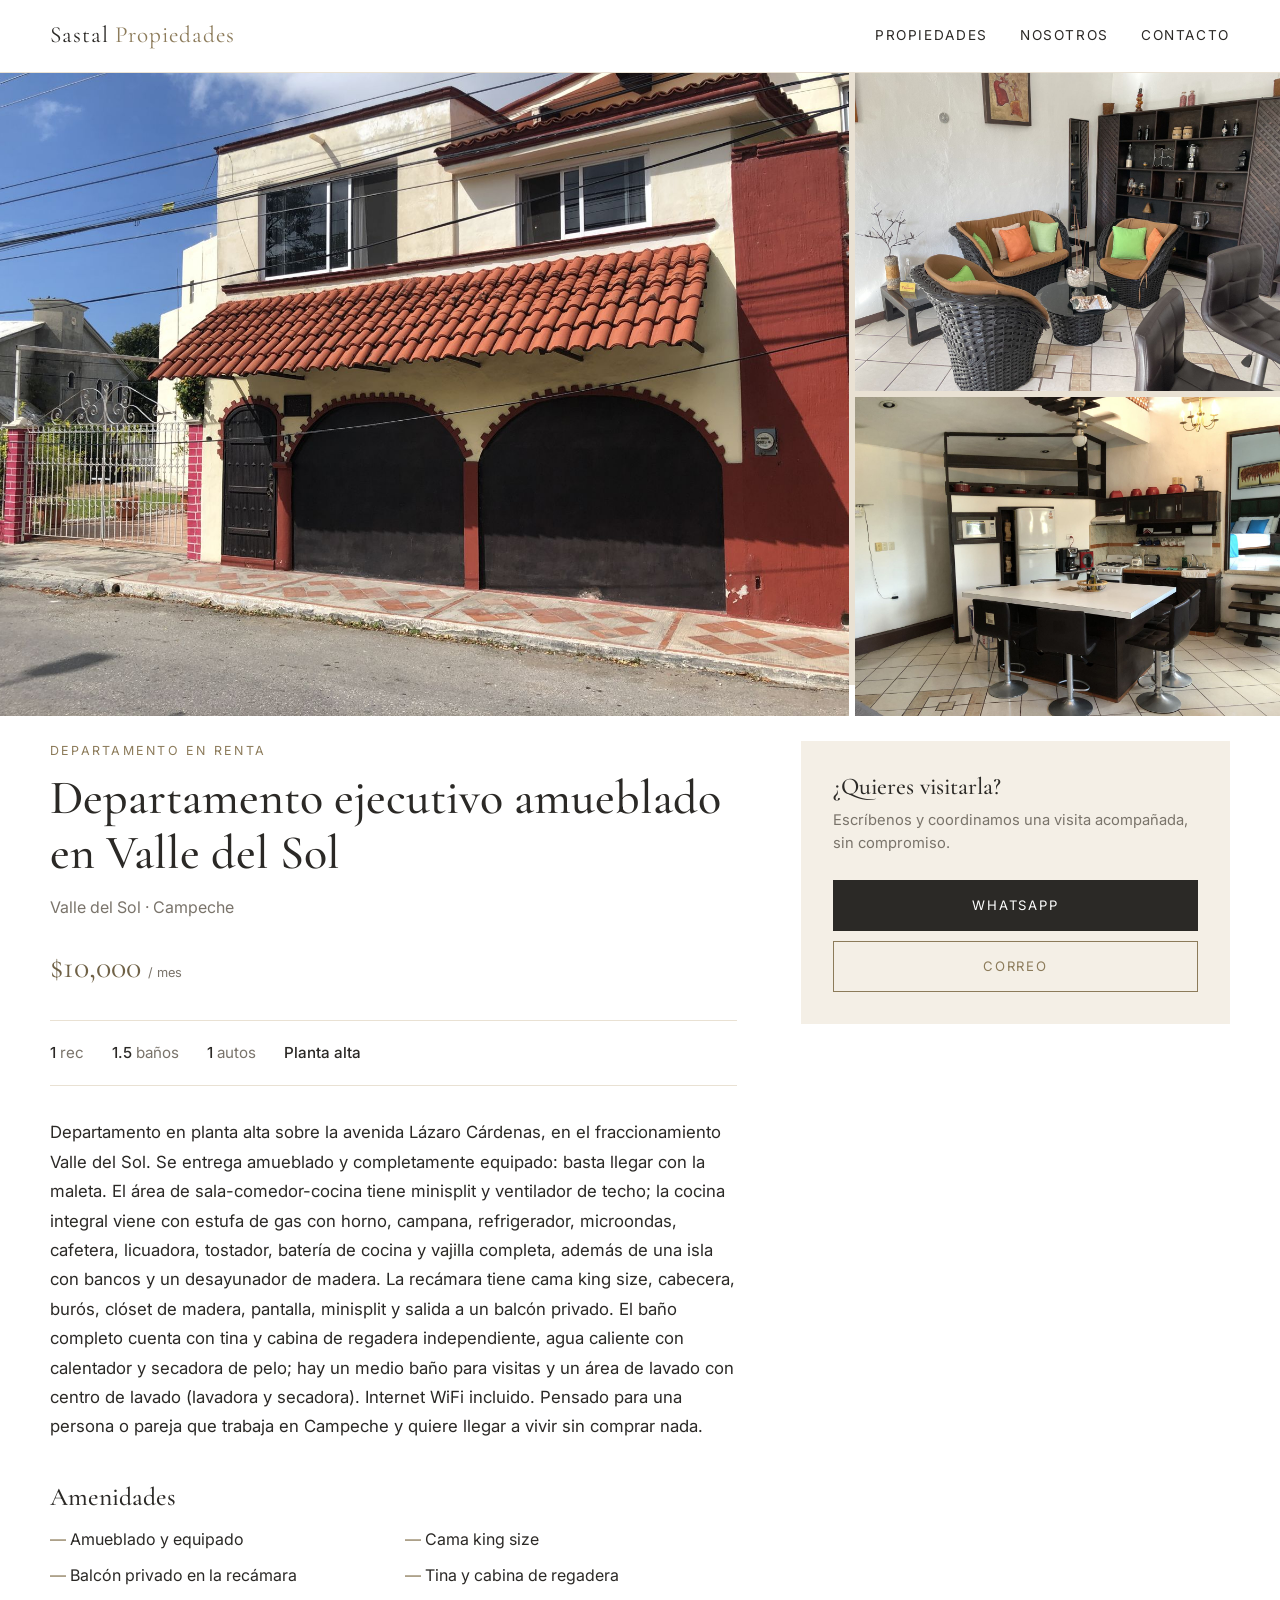
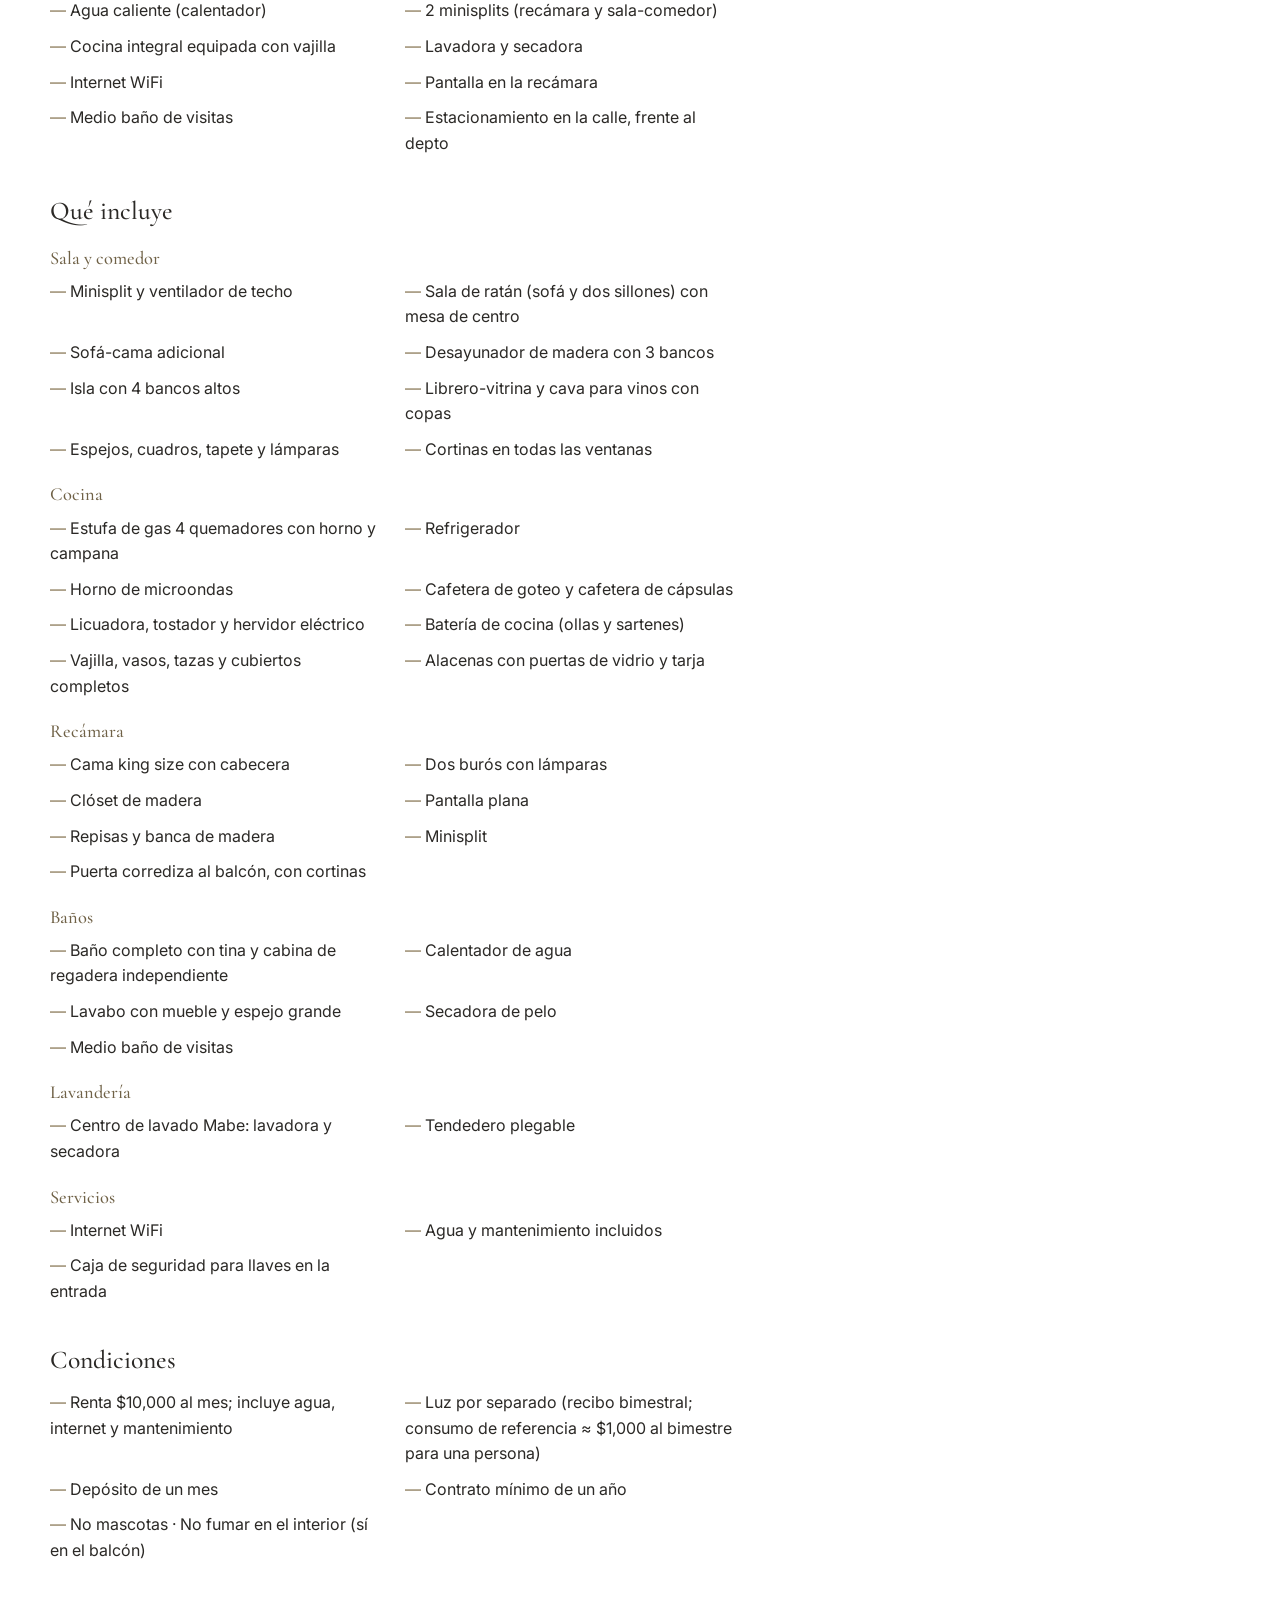
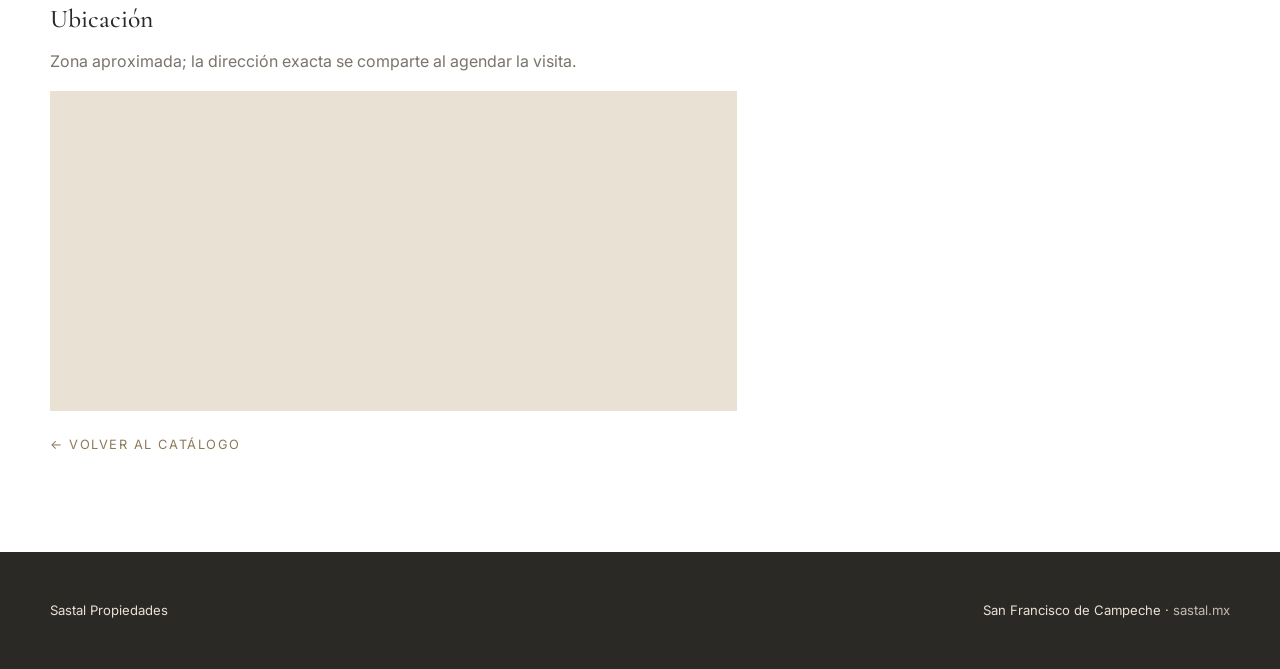
==== propiedad.html @ 64d3ae0e "Depto Valle del Sol: lista completa de equipamiento y descripción ampliada Co-Authored-By: Claude Fa" ====
<!doctype html>
<html lang="es">
<head>
  <meta charset="utf-8">
  <meta name="viewport" content="width=device-width, initial-scale=1">
  <title>Propiedad · Sastal Propiedades</title>
  <link rel="preconnect" href="https://fonts.googleapis.com">
  <link href="https://fonts.googleapis.com/css2?family=Cormorant+Garamond:ital,wght@0,400;0,500;1,400&family=Inter:wght@300;400;500&display=swap" rel="stylesheet">
  <link rel="stylesheet" href="https://cdnjs.cloudflare.com/ajax/libs/leaflet/1.9.4/leaflet.min.css">
  <link rel="stylesheet" href="css/estilo.css">
</head>
<body>

<header class="cabecera">
  <div class="contenedor">
    <a class="marca" href="index.html" data-marca>Sastal <span>Propiedades</span></a>
    <nav class="nav">
      <a href="index.html#propiedades">Propiedades</a>
      <a href="index.html#nosotros">Nosotros</a>
      <a href="index.html#contacto">Contacto</a>
    </nav>
  </div>
</header>

<div class="ficha-portada" id="galeria"></div>

<main class="contenedor ficha">
  <article>
    <header>
      <div class="ojo" id="ojo"></div>
      <h1 id="titulo"></h1>
      <div class="lugar" id="lugar"></div>
    </header>
    <div class="precio" id="precio"></div>
    <div class="datos" id="datos"></div>
    <p class="texto" id="texto"></p>
    <h2>Amenidades</h2>
    <ul class="amenidades" id="amenidades"></ul>
    <section id="bloque-equipamiento" hidden>
      <h2>Qué incluye</h2>
      <div id="equipamiento"></div>
    </section>
    <section id="bloque-condiciones" hidden>
      <h2>Condiciones</h2>
      <ul class="amenidades" id="condiciones"></ul>
    </section>
    <h2>Ubicación</h2>
    <p class="lugar">Zona aproximada; la dirección exacta se comparte al agendar la visita.</p>
    <div id="mapa"></div>
    <a class="volver" href="index.html#propiedades">← Volver al catálogo</a>
  </article>

  <aside class="lateral">
    <div class="caja">
      <h3>¿Quieres visitarla?</h3>
      <p>Escríbenos y coordinamos una visita acompañada, sin compromiso.</p>
      <a class="boton solido" id="whats" href="#" target="_blank" rel="noopener">WhatsApp</a>
      <a class="boton" id="correo" href="#">Correo</a>
    </div>
  </aside>
</main>

<footer class="pie">
  <div class="contenedor">
    <span data-marca>Sastal Propiedades</span>
    <span>San Francisco de Campeche · <a href="https://sastal.mx" target="_blank" rel="noopener">sastal.mx</a></span>
  </div>
</footer>

<div class="visor" id="visor">
  <button class="cerrar" aria-label="Cerrar">×</button>
  <button class="ant" aria-label="Anterior">‹</button>
  <img src="" alt="">
  <button class="sig" aria-label="Siguiente">›</button>
</div>

<script src="https://cdnjs.cloudflare.com/ajax/libs/leaflet/1.9.4/leaflet.min.js"></script>
<script src="js/app.js"></script>
</body>
</html>
---- css/estilo.css ----
/* Paleta neutra: blanco, huevo, manta. Serif para títulos, sans para texto. */
:root {
  --blanco: #ffffff;
  --huevo: #f4efe6;
  --manta: #e9e1d3;
  --manta-oscura: #d9cfbd;
  --carbon: #2b2926;
  --piedra: #7a746b;
  --bronce: #8c7b5a;
  --bronce-oscuro: #6f6146;
  --serif: "Cormorant Garamond", Georgia, "Times New Roman", serif;
  --sans: "Inter", system-ui, -apple-system, "Segoe UI", sans-serif;
  --ancho: 1180px;
}

* { box-sizing: border-box; }
html { scroll-behavior: smooth; }
body {
  margin: 0;
  font-family: var(--sans);
  font-size: 16px;
  line-height: 1.6;
  color: var(--carbon);
  background: var(--blanco);
  -webkit-font-smoothing: antialiased;
}
img { display: block; max-width: 100%; }
a { color: inherit; text-decoration: none; }
h1, h2, h3 { font-family: var(--serif); font-weight: 500; line-height: 1.15; margin: 0; }
h1 { font-size: clamp(2.4rem, 5vw, 4rem); }
h2 { font-size: clamp(1.8rem, 3vw, 2.6rem); }
h3 { font-size: 1.5rem; }
p { margin: 0 0 1em; }
.contenedor { width: min(var(--ancho), 100% - 48px); margin-inline: auto; }
.ojo { font-size: .78rem; letter-spacing: .18em; text-transform: uppercase; color: var(--bronce); }

/* Encabezado */
.cabecera {
  position: sticky; top: 0; z-index: 20;
  background: rgba(255,255,255,.92);
  backdrop-filter: blur(8px);
  border-bottom: 1px solid var(--manta);
}
.cabecera .contenedor { display: flex; align-items: center; justify-content: space-between; height: 72px; }
.marca { font-family: var(--serif); font-size: 1.45rem; letter-spacing: .04em; }
.marca span { color: var(--bronce); }
.nav { display: flex; gap: 32px; font-size: .85rem; letter-spacing: .12em; text-transform: uppercase; }
.nav a { padding: 6px 0; border-bottom: 1px solid transparent; transition: border-color .2s; }
.nav a:hover, .nav a.activo { border-color: var(--bronce); }

/* Portada */
.portada { position: relative; min-height: 78vh; display: grid; place-items: end start; color: var(--blanco); overflow: hidden; }
.portada img { position: absolute; inset: 0; width: 100%; height: 100%; object-fit: cover; }
.portada::after { content: ""; position: absolute; inset: 0; background: linear-gradient(to top, rgba(43,41,38,.75), rgba(43,41,38,.05) 60%); }
.portada .contenido { position: relative; z-index: 1; padding: 0 0 72px; max-width: 640px; }
.portada h1 { margin: 12px 0 18px; }
.portada p { font-size: 1.1rem; opacity: .9; max-width: 480px; }
.portada .ojo { color: var(--manta); }

/* Botones */
.boton {
  display: inline-block; padding: 14px 28px;
  font-size: .82rem; letter-spacing: .14em; text-transform: uppercase;
  border: 1px solid var(--bronce); color: var(--bronce); background: transparent;
  transition: background .2s, color .2s; cursor: pointer;
}
.boton:hover { background: var(--bronce); color: var(--blanco); }
.boton.solido { background: var(--carbon); border-color: var(--carbon); color: var(--blanco); }
.boton.solido:hover { background: var(--bronce-oscuro); border-color: var(--bronce-oscuro); }
.boton.claro { border-color: var(--blanco); color: var(--blanco); }
.boton.claro:hover { background: var(--blanco); color: var(--carbon); }

/* Secciones */
.seccion { padding: 96px 0; }
.seccion.huevo { background: var(--huevo); }
.seccion-cabeza { display: flex; align-items: end; justify-content: space-between; gap: 24px; margin-bottom: 48px; flex-wrap: wrap; }
.seccion-cabeza p { color: var(--piedra); max-width: 520px; margin: 8px 0 0; }

/* Filtros */
.filtros { display: flex; gap: 8px; flex-wrap: wrap; }
.filtros button {
  font: inherit; font-size: .8rem; letter-spacing: .1em; text-transform: uppercase;
  padding: 10px 18px; border: 1px solid var(--manta-oscura); background: transparent; color: var(--piedra); cursor: pointer;
  transition: all .2s;
}
.filtros button:hover { border-color: var(--bronce); color: var(--bronce); }
.filtros button.activo { background: var(--carbon); border-color: var(--carbon); color: var(--blanco); }

/* Tarjetas */
.rejilla { display: grid; grid-template-columns: repeat(auto-fill, minmax(320px, 1fr)); gap: 40px 32px; }
.tarjeta { display: block; background: var(--blanco); }
.tarjeta .foto { aspect-ratio: 4 / 3; overflow: hidden; background: var(--manta); position: relative; }
.tarjeta .foto img { width: 100%; height: 100%; object-fit: cover; transition: transform .6s ease; }
.tarjeta:hover .foto img { transform: scale(1.04); }
.etiqueta {
  position: absolute; top: 14px; left: 14px;
  padding: 5px 12px; font-size: .68rem; letter-spacing: .16em; text-transform: uppercase;
  background: rgba(255,255,255,.92); color: var(--carbon);
}
.tarjeta .cuerpo { padding: 20px 4px 0; }
.tarjeta .lugar { font-size: .78rem; letter-spacing: .12em; text-transform: uppercase; color: var(--piedra); margin-bottom: 6px; }
.tarjeta h3 { margin-bottom: 10px; }
.tarjeta .precio { font-family: var(--serif); font-size: 1.4rem; color: var(--bronce-oscuro); }
.tarjeta .precio small { font-family: var(--sans); font-size: .75rem; color: var(--piedra); letter-spacing: .06em; }
.datos { display: flex; gap: 18px; flex-wrap: wrap; font-size: .82rem; color: var(--piedra); margin-top: 12px; padding-top: 12px; border-top: 1px solid var(--manta); }
.datos b { color: var(--carbon); font-weight: 500; }
.vacio { color: var(--piedra); padding: 40px 0; text-align: center; grid-column: 1 / -1; }

/* Sobre / contacto */
.dos-columnas { display: grid; grid-template-columns: 1fr 1fr; gap: 64px; align-items: center; }
.dos-columnas img { aspect-ratio: 4 / 5; object-fit: cover; width: 100%; }
.contacto { text-align: center; }
.contacto h2 { margin: 12px 0 16px; }
.contacto p { color: var(--piedra); max-width: 520px; margin-inline: auto; }
.contacto .acciones { display: flex; gap: 14px; justify-content: center; flex-wrap: wrap; margin-top: 28px; }

/* Pie */
.pie { background: var(--carbon); color: var(--manta); padding: 48px 0; font-size: .82rem; }
.pie .contenedor { display: flex; justify-content: space-between; flex-wrap: wrap; gap: 16px; }
.pie a { color: var(--manta); opacity: .8; }
.pie a:hover { opacity: 1; }

/* Ficha de propiedad */
.ficha-portada { display: grid; grid-template-columns: 2fr 1fr; grid-template-rows: 1fr 1fr; gap: 6px; height: 68vh; min-height: 420px; background: var(--manta); }
.ficha-portada img { width: 100%; height: 100%; object-fit: cover; cursor: pointer; }
.ficha-portada img:first-child { grid-row: 1 / 3; }
.ficha { display: grid; grid-template-columns: 1.6fr 1fr; gap: 64px; padding: 56px 0 96px; }
.ficha header h1 { font-size: clamp(2rem, 4vw, 3rem); margin: 10px 0 14px; }
.ficha .lugar { color: var(--piedra); }
.ficha .precio { font-family: var(--serif); font-size: 2rem; color: var(--bronce-oscuro); margin: 20px 0 28px; }
.ficha .precio small { font-family: var(--sans); font-size: .8rem; color: var(--piedra); }
.ficha .datos { font-size: .95rem; gap: 28px; border-top: 1px solid var(--manta); border-bottom: 1px solid var(--manta); padding: 20px 0; margin: 0 0 32px; }
.ficha .texto { font-size: 1.05rem; line-height: 1.75; }
.ficha h2 { font-size: 1.6rem; margin: 40px 0 16px; }
.amenidades { list-style: none; padding: 0; margin: 0; display: grid; grid-template-columns: 1fr 1fr; gap: 10px 24px; }
#equipamiento h3 { font-size: 1.15rem; color: var(--bronce-oscuro); margin: 22px 0 10px; }
.amenidades li::before { content: "— "; color: var(--bronce); }
.lateral { position: sticky; top: 96px; align-self: start; }
.caja { background: var(--huevo); padding: 32px; }
.caja h3 { margin-bottom: 8px; }
.caja p { color: var(--piedra); font-size: .92rem; }
.caja .boton { width: 100%; text-align: center; margin-top: 10px; }
#mapa { height: 320px; margin-top: 16px; background: var(--manta); }
.volver { display: inline-block; margin: 24px 0 0; font-size: .8rem; letter-spacing: .12em; text-transform: uppercase; color: var(--bronce); }

/* Visor de fotos */
.visor { position: fixed; inset: 0; background: rgba(43,41,38,.96); display: none; place-items: center; z-index: 50; }
.visor.abierto { display: grid; }
.visor img { max-width: 92vw; max-height: 88vh; object-fit: contain; }
.visor button { position: absolute; background: none; border: none; color: var(--blanco); font-size: 2.4rem; cursor: pointer; padding: 16px; }
.visor .cerrar { top: 8px; right: 16px; }
.visor .ant { left: 8px; top: 50%; transform: translateY(-50%); }
.visor .sig { right: 8px; top: 50%; transform: translateY(-50%); }

/* Móvil */
@media (max-width: 820px) {
  .contenedor { width: min(var(--ancho), 100% - 32px); }
  .nav { gap: 18px; font-size: .75rem; }
  .seccion { padding: 64px 0; }
  .dos-columnas, .ficha { grid-template-columns: 1fr; gap: 40px; }
  .ficha-portada { grid-template-columns: 1fr; grid-template-rows: auto; height: auto; }
  .ficha-portada img { aspect-ratio: 4 / 3; }
  .ficha-portada img:not(:first-child) { display: none; }
  .ficha-portada img:first-child { grid-row: auto; }
  .lateral { position: static; }
  .portada { min-height: 70vh; }
}
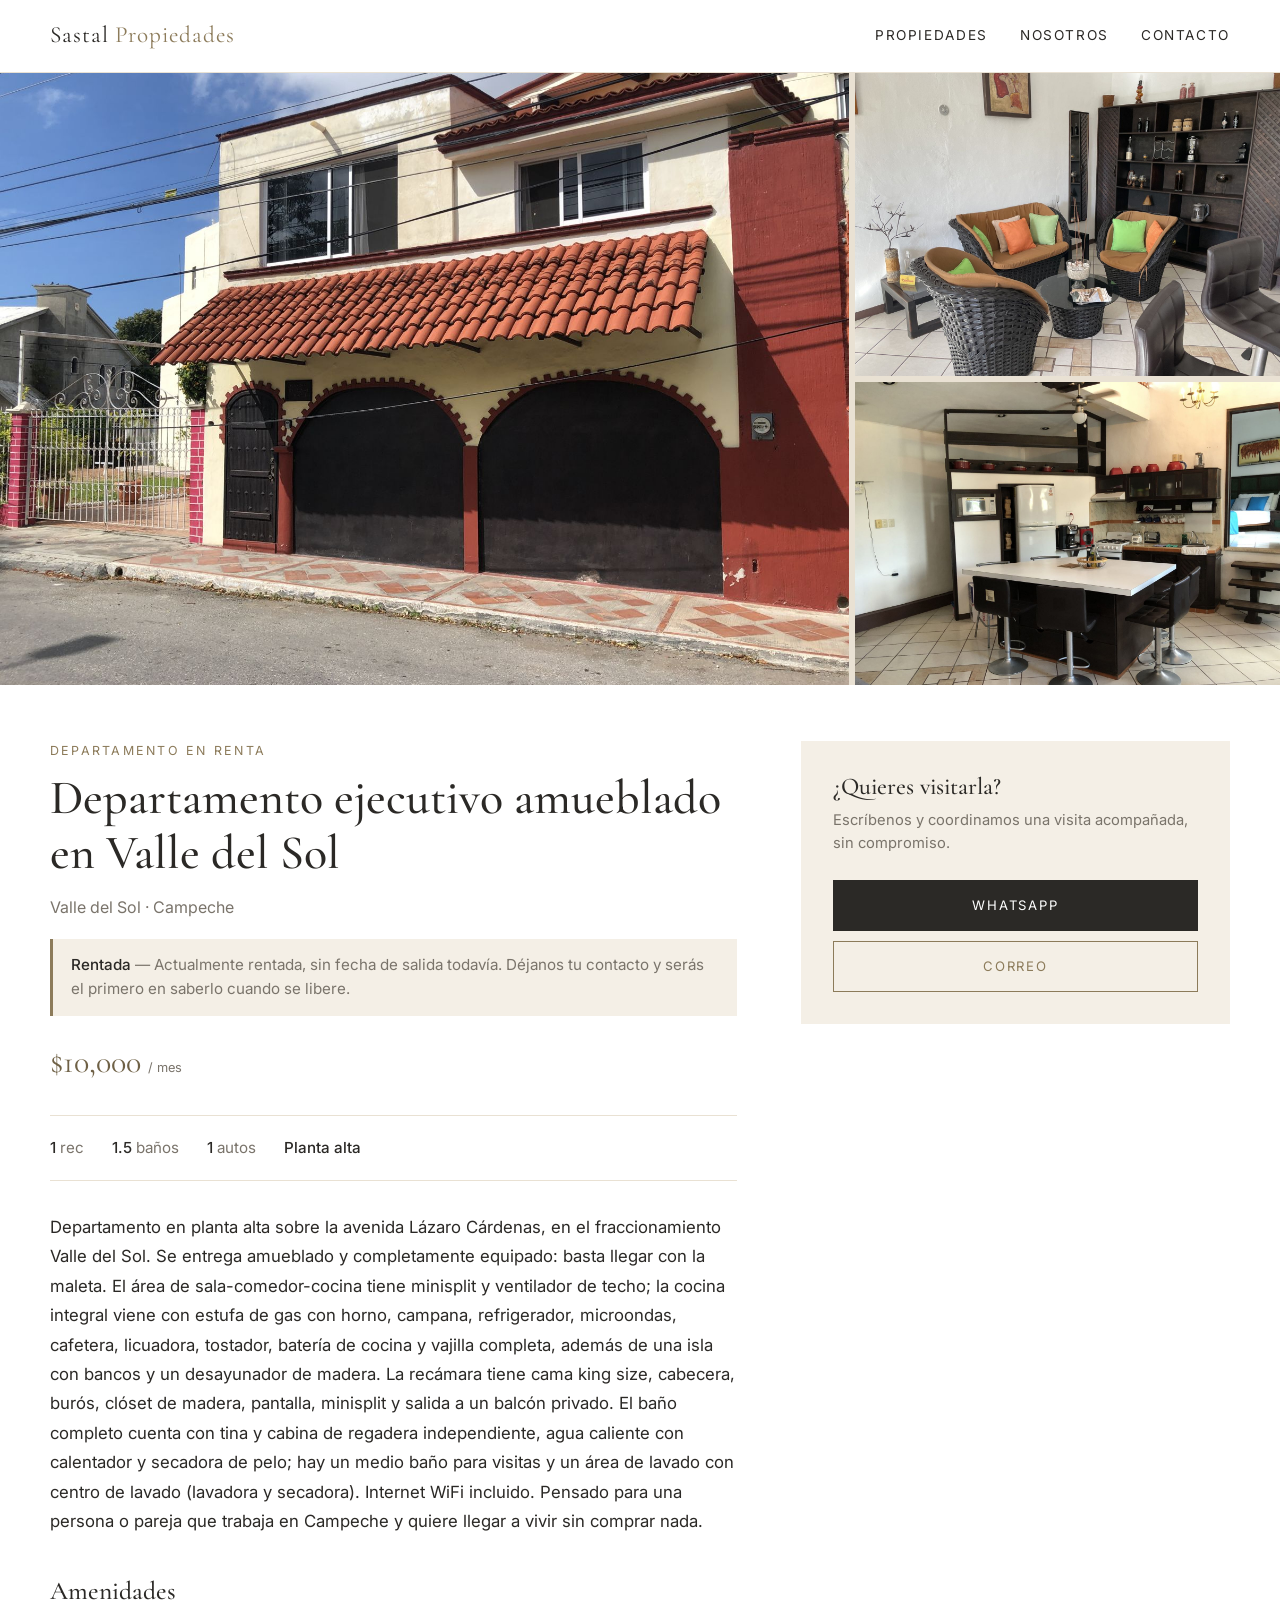
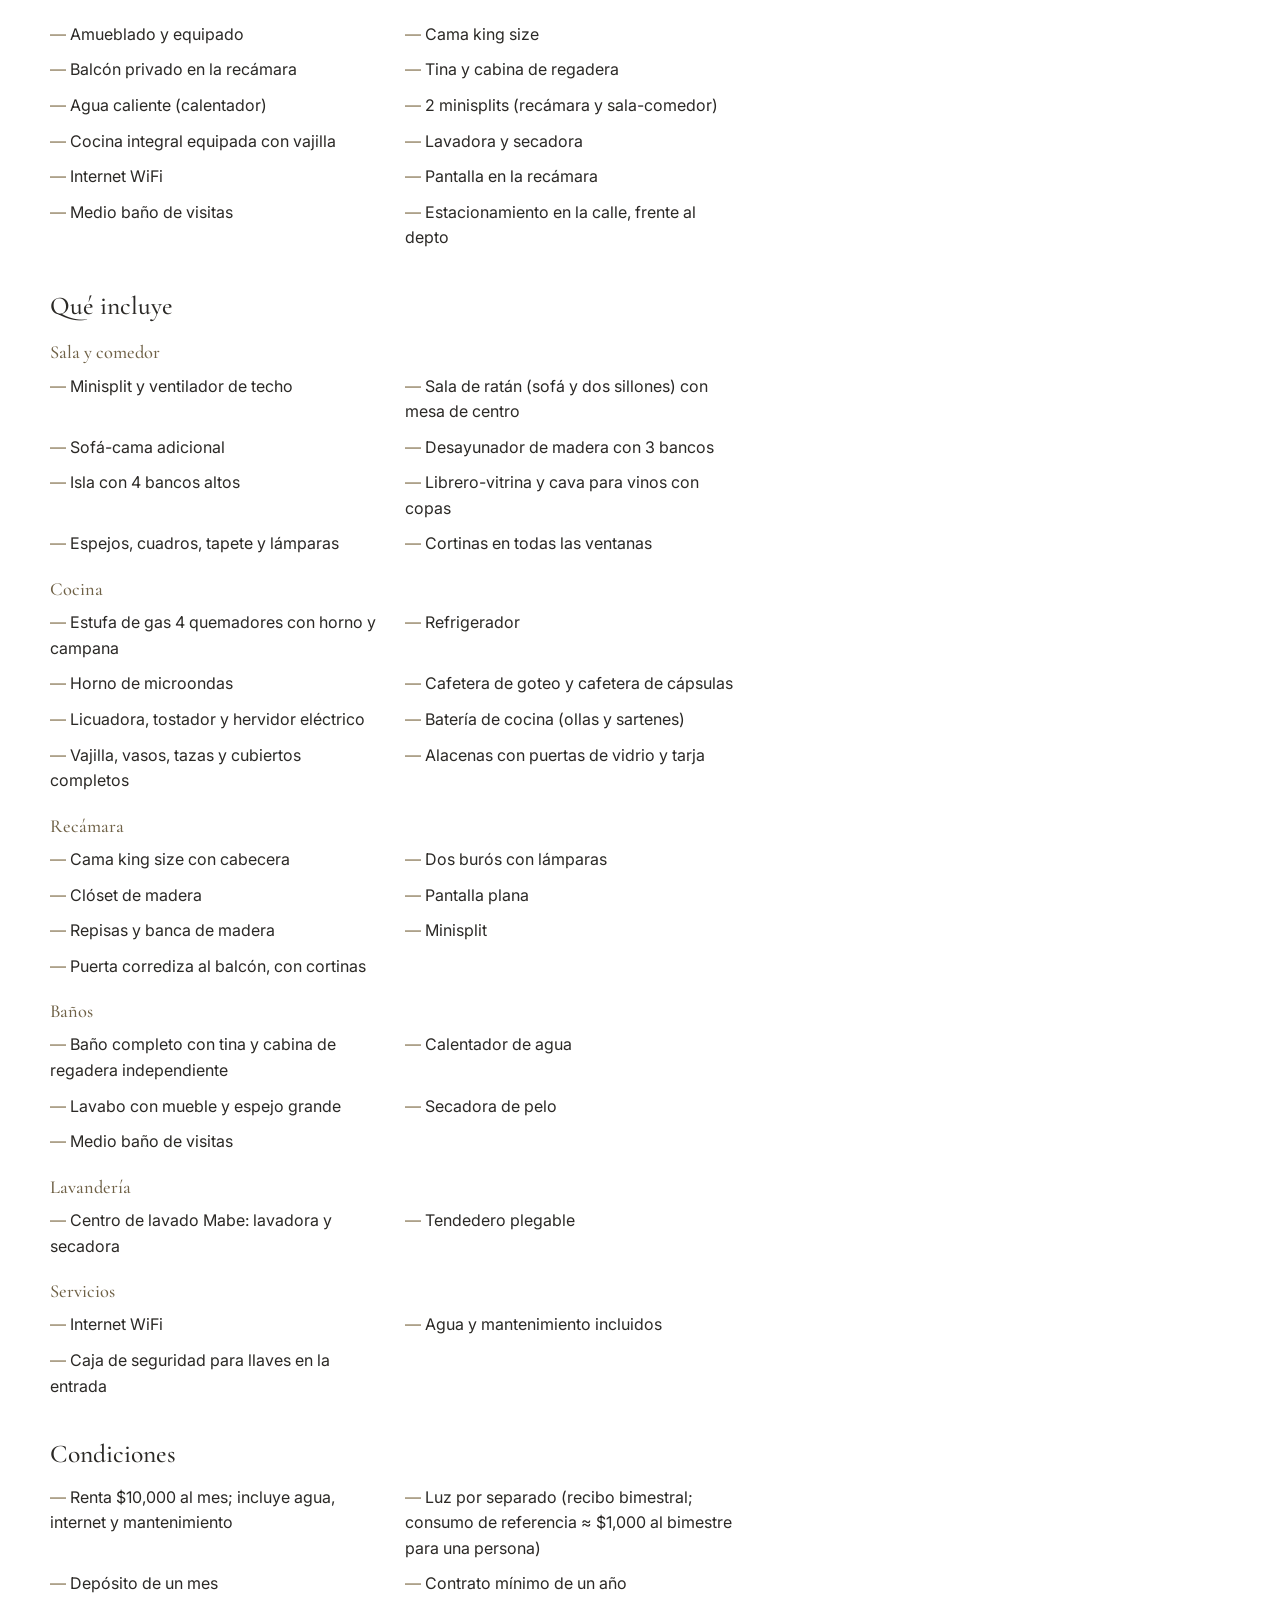
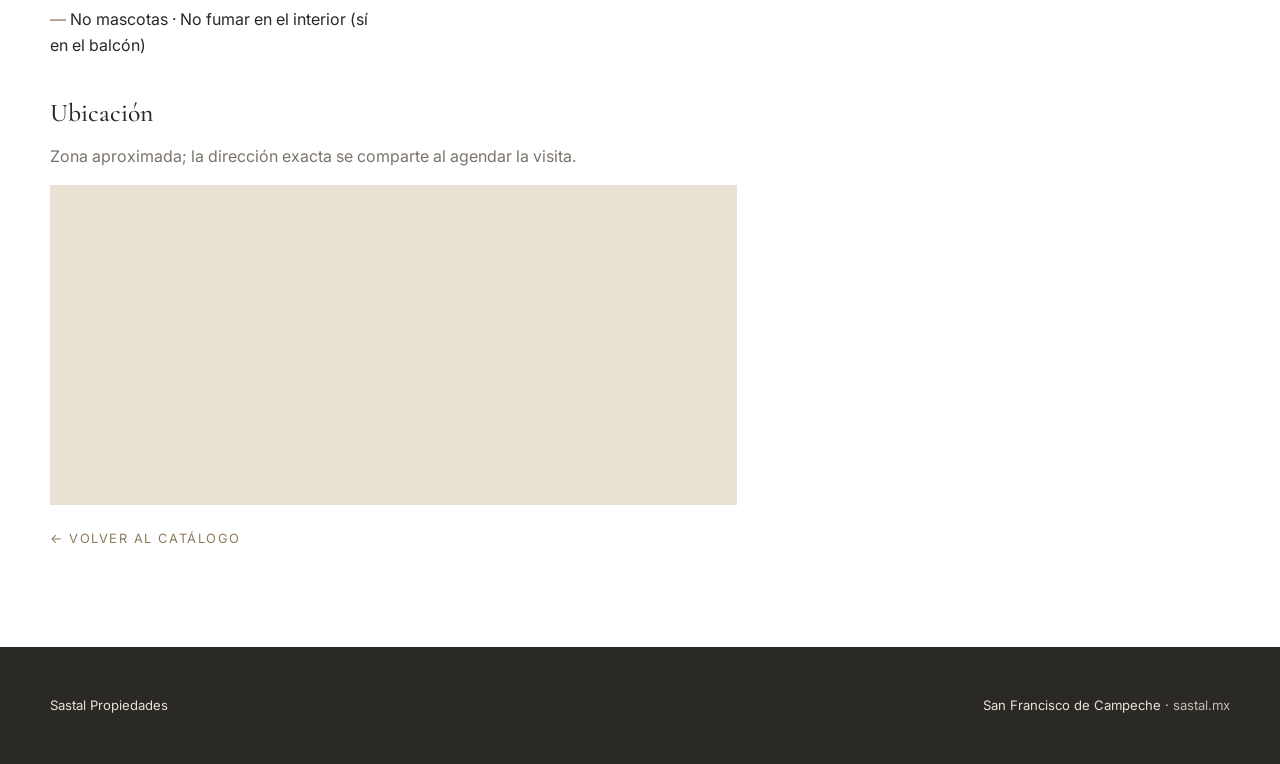
==== commit af834b03: "Estado de propiedad (rentada / se libera / próximamente) y bitácora de avances; Valle del Sol marcad" ====
--- a/propiedad.html
+++ b/propiedad.html
@@ -31,6 +31,7 @@
       <h1 id="titulo"></h1>
       <div class="lugar" id="lugar"></div>
     </header>
+    <p class="estado" id="estado" hidden></p>
     <div class="precio" id="precio"></div>
     <div class="datos" id="datos"></div>
     <p class="texto" id="texto"></p>
@@ -43,6 +44,10 @@
     <section id="bloque-condiciones" hidden>
       <h2>Condiciones</h2>
       <ul class="amenidades" id="condiciones"></ul>
+    </section>
+    <section id="bloque-bitacora" hidden>
+      <h2>Avances</h2>
+      <div id="bitacora"></div>
     </section>
     <h2>Ubicación</h2>
     <p class="lugar">Zona aproximada; la dirección exacta se comparte al agendar la visita.</p>
--- a/css/estilo.css
+++ b/css/estilo.css
@@ -97,7 +97,16 @@
   padding: 5px 12px; font-size: .68rem; letter-spacing: .16em; text-transform: uppercase;
   background: rgba(255,255,255,.92); color: var(--carbon);
 }
+.etiqueta.estado { left: auto; right: 14px; background: var(--carbon); color: var(--manta); }
 .tarjeta .cuerpo { padding: 20px 4px 0; }
+/* Banda de estado en la ficha (rentada / se libera / próximamente) */
+.estado { background: var(--huevo); border-left: 3px solid var(--bronce); padding: 14px 18px; margin: 18px 0 0; font-size: .95rem; color: var(--piedra); }
+.estado strong { color: var(--carbon); font-weight: 500; }
+/* Bitácora de avances (mantenimiento, fotos nuevas) */
+.avance { border-top: 1px solid var(--manta); padding: 18px 0; }
+.avance p { margin: 6px 0 12px; }
+.avance-fotos { display: grid; grid-template-columns: repeat(auto-fill, minmax(160px, 1fr)); gap: 8px; }
+.avance-fotos img { aspect-ratio: 4 / 3; object-fit: cover; width: 100%; }
 .tarjeta .lugar { font-size: .78rem; letter-spacing: .12em; text-transform: uppercase; color: var(--piedra); margin-bottom: 6px; }
 .tarjeta h3 { margin-bottom: 10px; }
 .tarjeta .precio { font-family: var(--serif); font-size: 1.4rem; color: var(--bronce-oscuro); }
@@ -121,8 +130,9 @@
 .pie a:hover { opacity: 1; }
 
 /* Ficha de propiedad */
-.ficha-portada { display: grid; grid-template-columns: 2fr 1fr; grid-template-rows: 1fr 1fr; gap: 6px; height: 68vh; min-height: 420px; background: var(--manta); }
-.ficha-portada img { width: 100%; height: 100%; object-fit: cover; cursor: pointer; }
+/* min-height/min-width 0: sin eso las fotos no se encogen al tamaño de la celda y se encimaban al título. */
+.ficha-portada { display: grid; grid-template-columns: 2fr 1fr; grid-template-rows: 1fr 1fr; gap: 6px; height: 68vh; min-height: 420px; max-height: 720px; background: var(--manta); overflow: hidden; }
+.ficha-portada img { width: 100%; height: 100%; min-height: 0; min-width: 0; object-fit: cover; cursor: pointer; }
 .ficha-portada img:first-child { grid-row: 1 / 3; }
 .ficha { display: grid; grid-template-columns: 1.6fr 1fr; gap: 64px; padding: 56px 0 96px; }
 .ficha header h1 { font-size: clamp(2rem, 4vw, 3rem); margin: 10px 0 14px; }
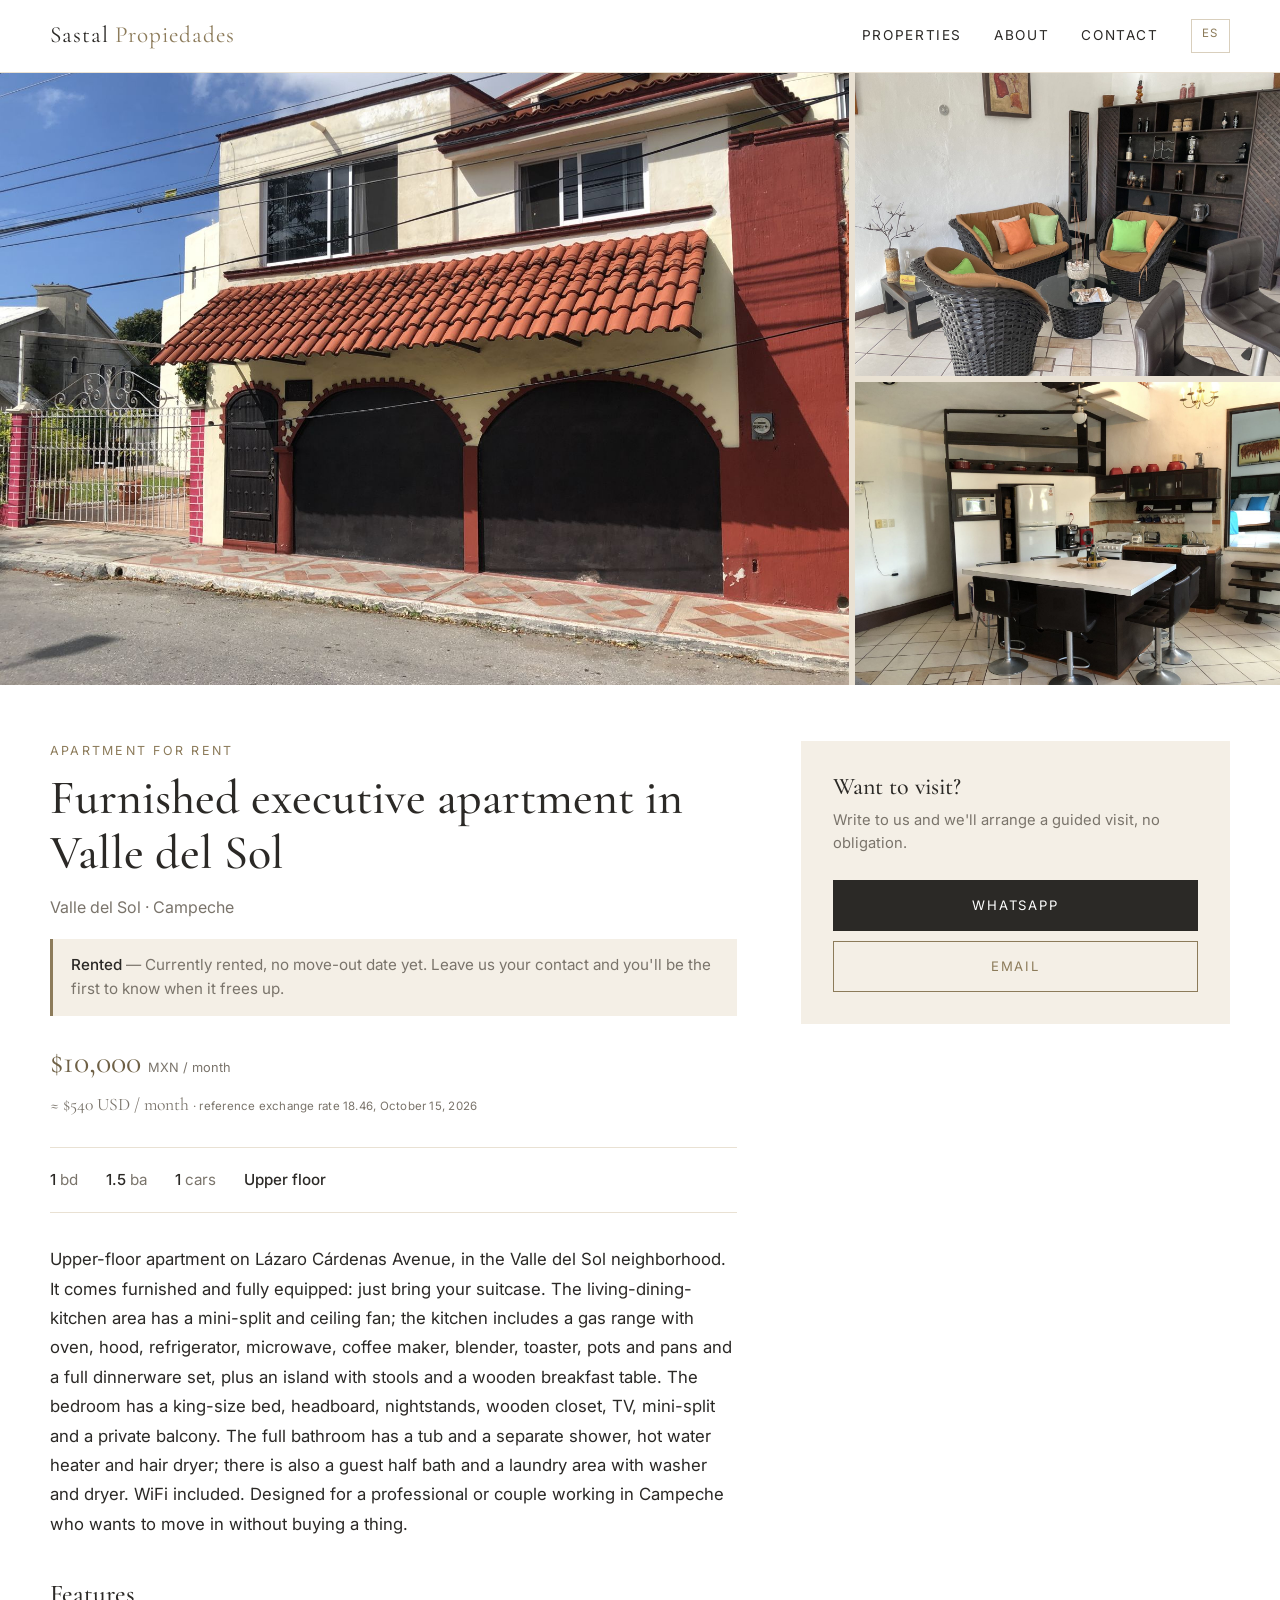
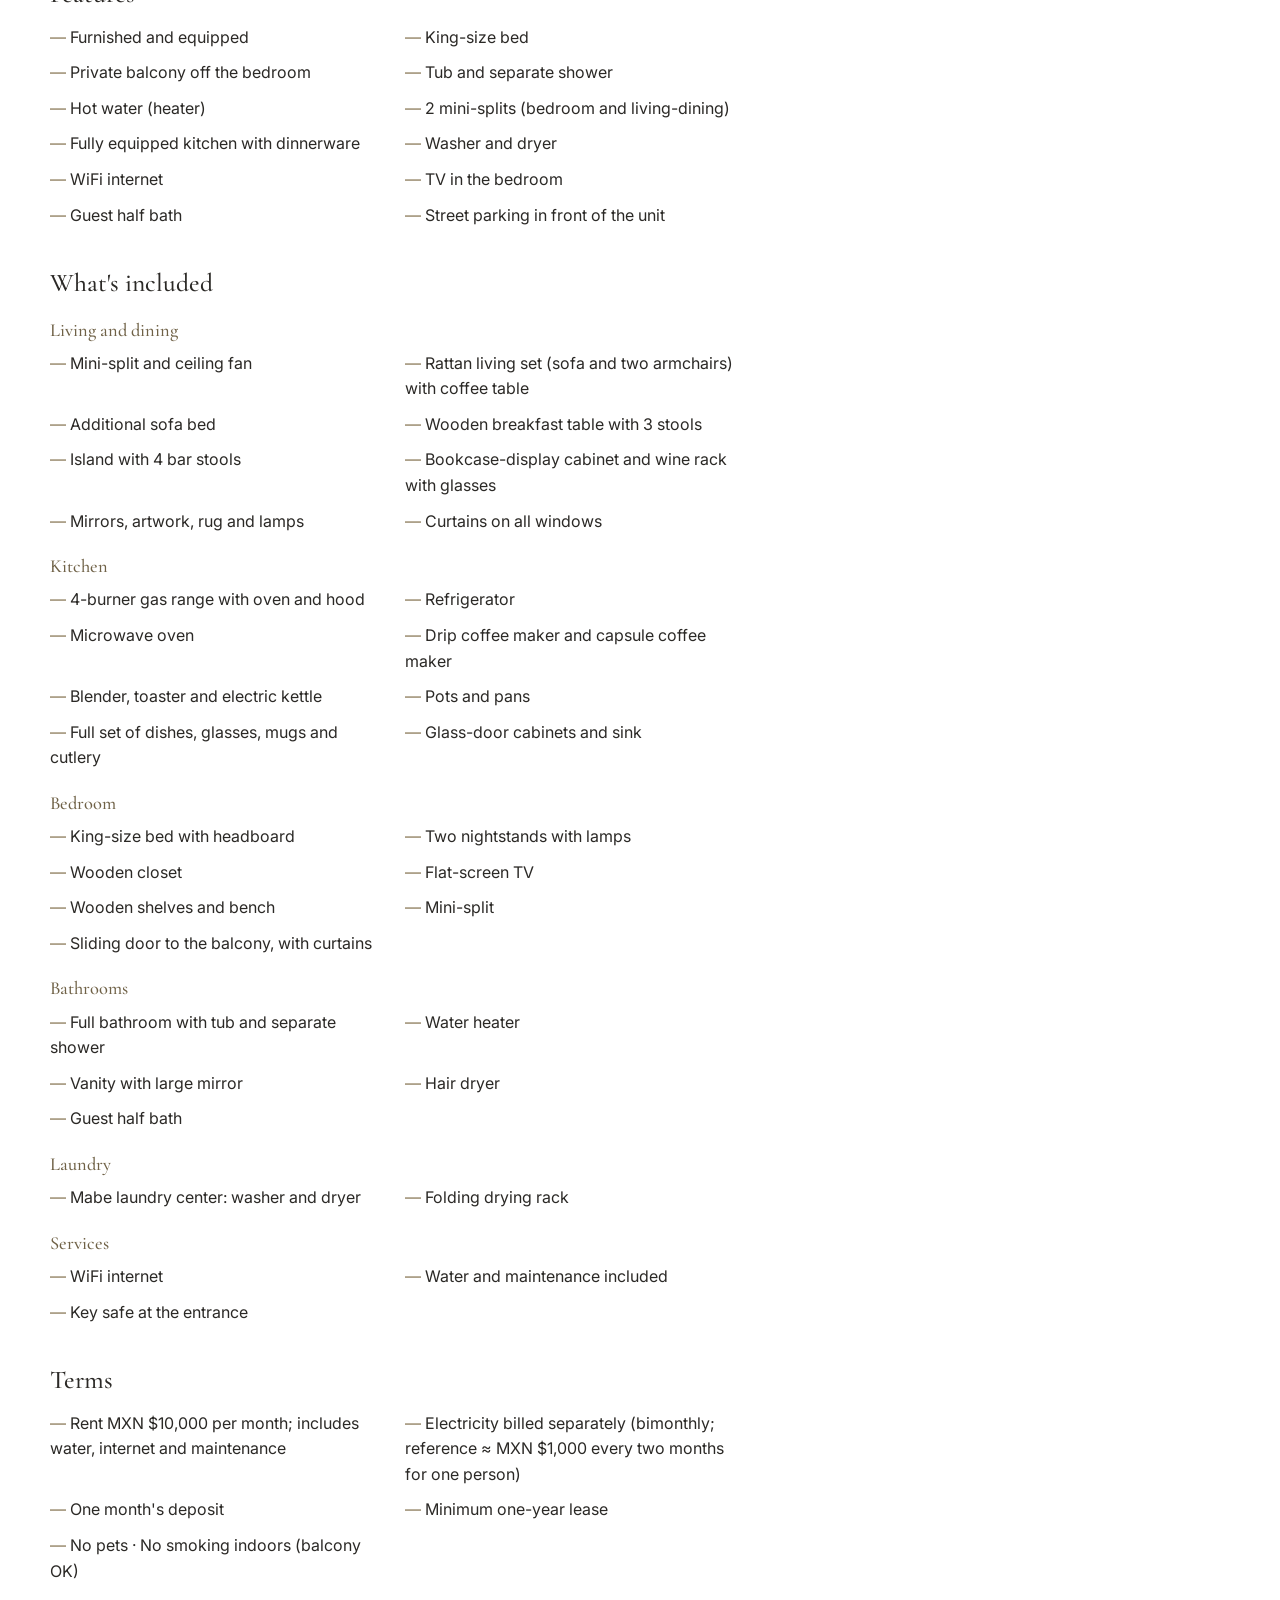
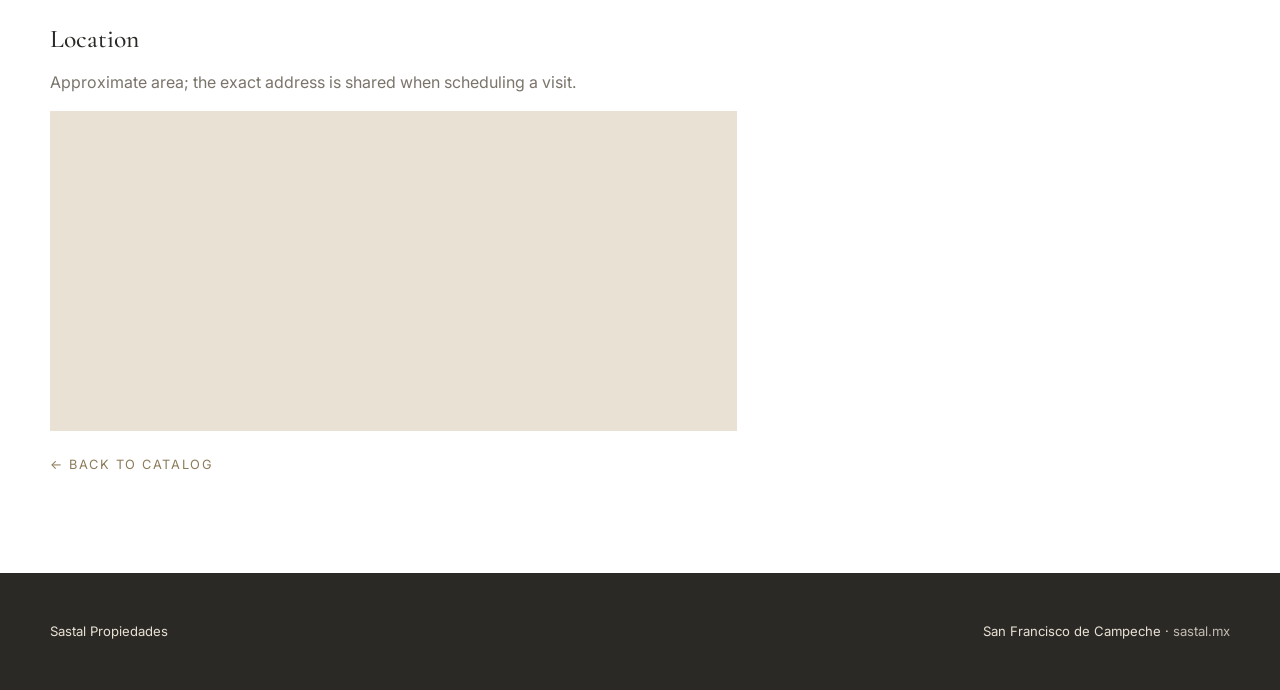
==== commit e8ed7684: "Casa Lomas en venta (entrega 15 días), sitio bilingüe ES/EN y precio en USD - Estado disponible con " ====
--- a/propiedad.html
+++ b/propiedad.html
@@ -7,7 +7,7 @@
   <link rel="preconnect" href="https://fonts.googleapis.com">
   <link href="https://fonts.googleapis.com/css2?family=Cormorant+Garamond:ital,wght@0,400;0,500;1,400&family=Inter:wght@300;400;500&display=swap" rel="stylesheet">
   <link rel="stylesheet" href="https://cdnjs.cloudflare.com/ajax/libs/leaflet/1.9.4/leaflet.min.css">
-  <link rel="stylesheet" href="css/estilo.css">
+  <link rel="stylesheet" href="css/estilo.css?v=5">
 </head>
 <body>
 
@@ -15,9 +15,10 @@
   <div class="contenedor">
     <a class="marca" href="index.html" data-marca>Sastal <span>Propiedades</span></a>
     <nav class="nav">
-      <a href="index.html#propiedades">Propiedades</a>
-      <a href="index.html#nosotros">Nosotros</a>
-      <a href="index.html#contacto">Contacto</a>
+      <a href="index.html#propiedades" data-i18n="nav.propiedades">Propiedades</a>
+      <a href="index.html#nosotros" data-i18n="nav.nosotros">Nosotros</a>
+      <a href="index.html#contacto" data-i18n="nav.contacto">Contacto</a>
+      <a href="#" id="idioma" class="idioma" aria-label="Idioma / Language">EN</a>
     </nav>
   </div>
 </header>
@@ -35,32 +36,38 @@
     <div class="precio" id="precio"></div>
     <div class="datos" id="datos"></div>
     <p class="texto" id="texto"></p>
-    <h2>Amenidades</h2>
+    <h2 data-i18n="ficha.amenidades">Amenidades</h2>
     <ul class="amenidades" id="amenidades"></ul>
     <section id="bloque-equipamiento" hidden>
-      <h2>Qué incluye</h2>
+      <h2 data-i18n="ficha.incluye">Qué incluye</h2>
       <div id="equipamiento"></div>
     </section>
     <section id="bloque-condiciones" hidden>
-      <h2>Condiciones</h2>
+      <h2 data-i18n="ficha.condiciones">Condiciones</h2>
       <ul class="amenidades" id="condiciones"></ul>
     </section>
     <section id="bloque-bitacora" hidden>
-      <h2>Avances</h2>
+      <h2 data-i18n="ficha.avances">Avances</h2>
       <div id="bitacora"></div>
     </section>
-    <h2>Ubicación</h2>
-    <p class="lugar">Zona aproximada; la dirección exacta se comparte al agendar la visita.</p>
+    <section id="bloque-usos" hidden>
+      <h2 data-i18n="ficha.usos">Usos posibles</h2>
+      <p class="texto" id="usos"></p>
+    </section>
+    <h2 data-i18n="ficha.ubicacion">Ubicación</h2>
+    <p class="texto" id="ubicacion-texto" hidden></p>
+    <ul class="cercanias" id="cercanias" hidden></ul>
+    <p class="lugar" data-i18n="ficha.zona">Zona aproximada; la dirección exacta se comparte al agendar la visita.</p>
     <div id="mapa"></div>
-    <a class="volver" href="index.html#propiedades">← Volver al catálogo</a>
+    <a class="volver" href="index.html#propiedades" data-i18n="ficha.volver">← Volver al catálogo</a>
   </article>
 
   <aside class="lateral">
     <div class="caja">
-      <h3>¿Quieres visitarla?</h3>
-      <p>Escríbenos y coordinamos una visita acompañada, sin compromiso.</p>
+      <h3 data-i18n="ficha.visitar">¿Quieres visitarla?</h3>
+      <p data-i18n="ficha.visitar.p">Escríbenos y coordinamos una visita acompañada, sin compromiso.</p>
       <a class="boton solido" id="whats" href="#" target="_blank" rel="noopener">WhatsApp</a>
-      <a class="boton" id="correo" href="#">Correo</a>
+      <a class="boton" id="correo" href="#" data-i18n="correo">Correo</a>
     </div>
   </aside>
 </main>
@@ -80,6 +87,6 @@
 </div>
 
 <script src="https://cdnjs.cloudflare.com/ajax/libs/leaflet/1.9.4/leaflet.min.js"></script>
-<script src="js/app.js"></script>
+<script src="js/app.js?v=5"></script>
 </body>
 </html>
--- a/css/estilo.css
+++ b/css/estilo.css
@@ -47,6 +47,9 @@
 .nav { display: flex; gap: 32px; font-size: .85rem; letter-spacing: .12em; text-transform: uppercase; }
 .nav a { padding: 6px 0; border-bottom: 1px solid transparent; transition: border-color .2s; }
 .nav a:hover, .nav a.activo { border-color: var(--bronce); }
+/* Botón de idioma ES/EN */
+.nav .idioma { border: 1px solid var(--manta-oscura); padding: 4px 10px; color: var(--bronce); font-size: .72rem; }
+.nav .idioma:hover { background: var(--bronce); color: var(--blanco); border-color: var(--bronce); }
 
 /* Portada */
 .portada { position: relative; min-height: 78vh; display: grid; place-items: end start; color: var(--blanco); overflow: hidden; }
@@ -139,10 +142,17 @@
 .ficha .lugar { color: var(--piedra); }
 .ficha .precio { font-family: var(--serif); font-size: 2rem; color: var(--bronce-oscuro); margin: 20px 0 28px; }
 .ficha .precio small { font-family: var(--sans); font-size: .8rem; color: var(--piedra); }
+/* Precio de referencia en dólares, debajo del precio en pesos */
+.precio .usd { display: block; font-size: 1.1rem; color: var(--piedra); margin-top: 4px; }
+.precio .usd small { font-size: .72rem; letter-spacing: .02em; }
 .ficha .datos { font-size: .95rem; gap: 28px; border-top: 1px solid var(--manta); border-bottom: 1px solid var(--manta); padding: 20px 0; margin: 0 0 32px; }
 .ficha .texto { font-size: 1.05rem; line-height: 1.75; }
 .ficha h2 { font-size: 1.6rem; margin: 40px 0 16px; }
 .amenidades { list-style: none; padding: 0; margin: 0; display: grid; grid-template-columns: 1fr 1fr; gap: 10px 24px; }
+/* Lista de cercanías: nombre a la izquierda, distancia/tiempo a la derecha */
+.cercanias { list-style: none; padding: 0; margin: 0 0 28px; }
+.cercanias li { display: flex; justify-content: space-between; gap: 16px; padding: 10px 0; border-bottom: 1px solid var(--manta); font-size: .95rem; }
+.cercanias b { font-weight: 500; color: var(--bronce-oscuro); white-space: nowrap; }
 #equipamiento h3 { font-size: 1.15rem; color: var(--bronce-oscuro); margin: 22px 0 10px; }
 .amenidades li::before { content: "— "; color: var(--bronce); }
 .lateral { position: sticky; top: 96px; align-self: start; }
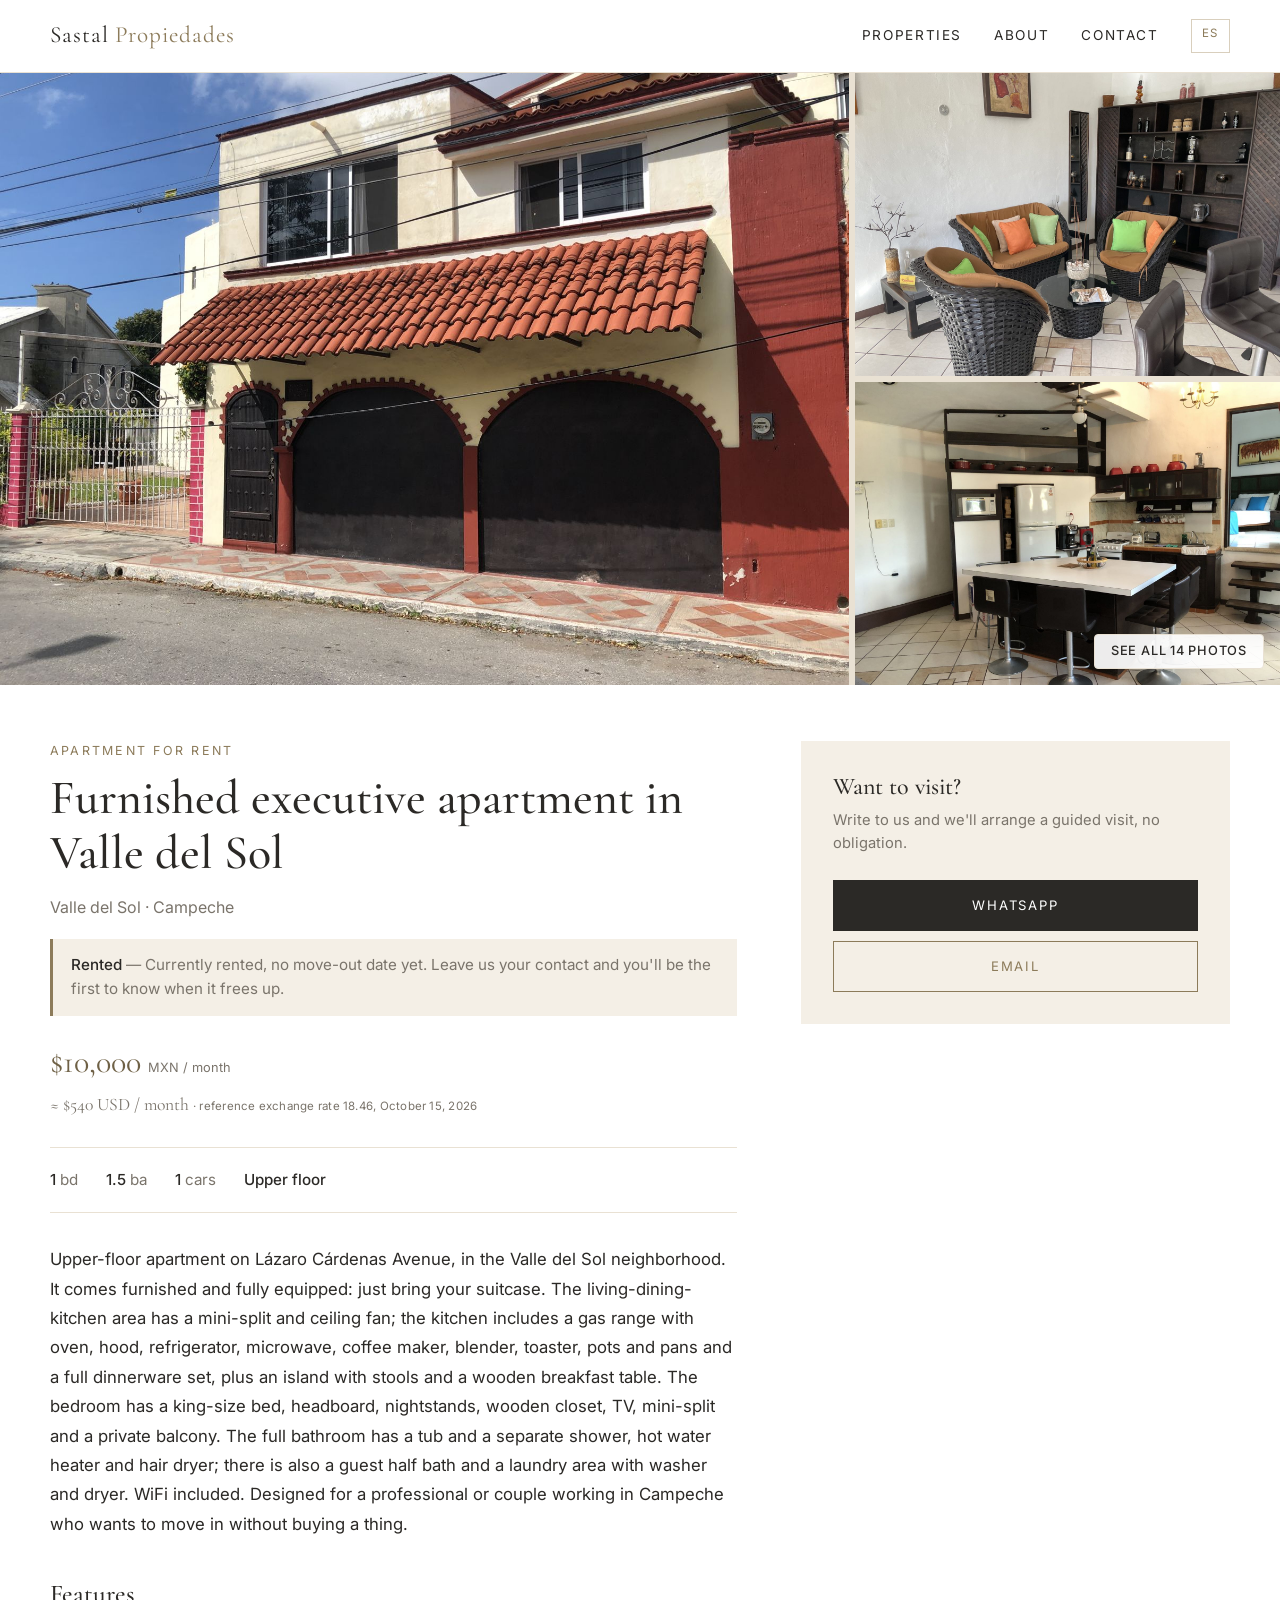
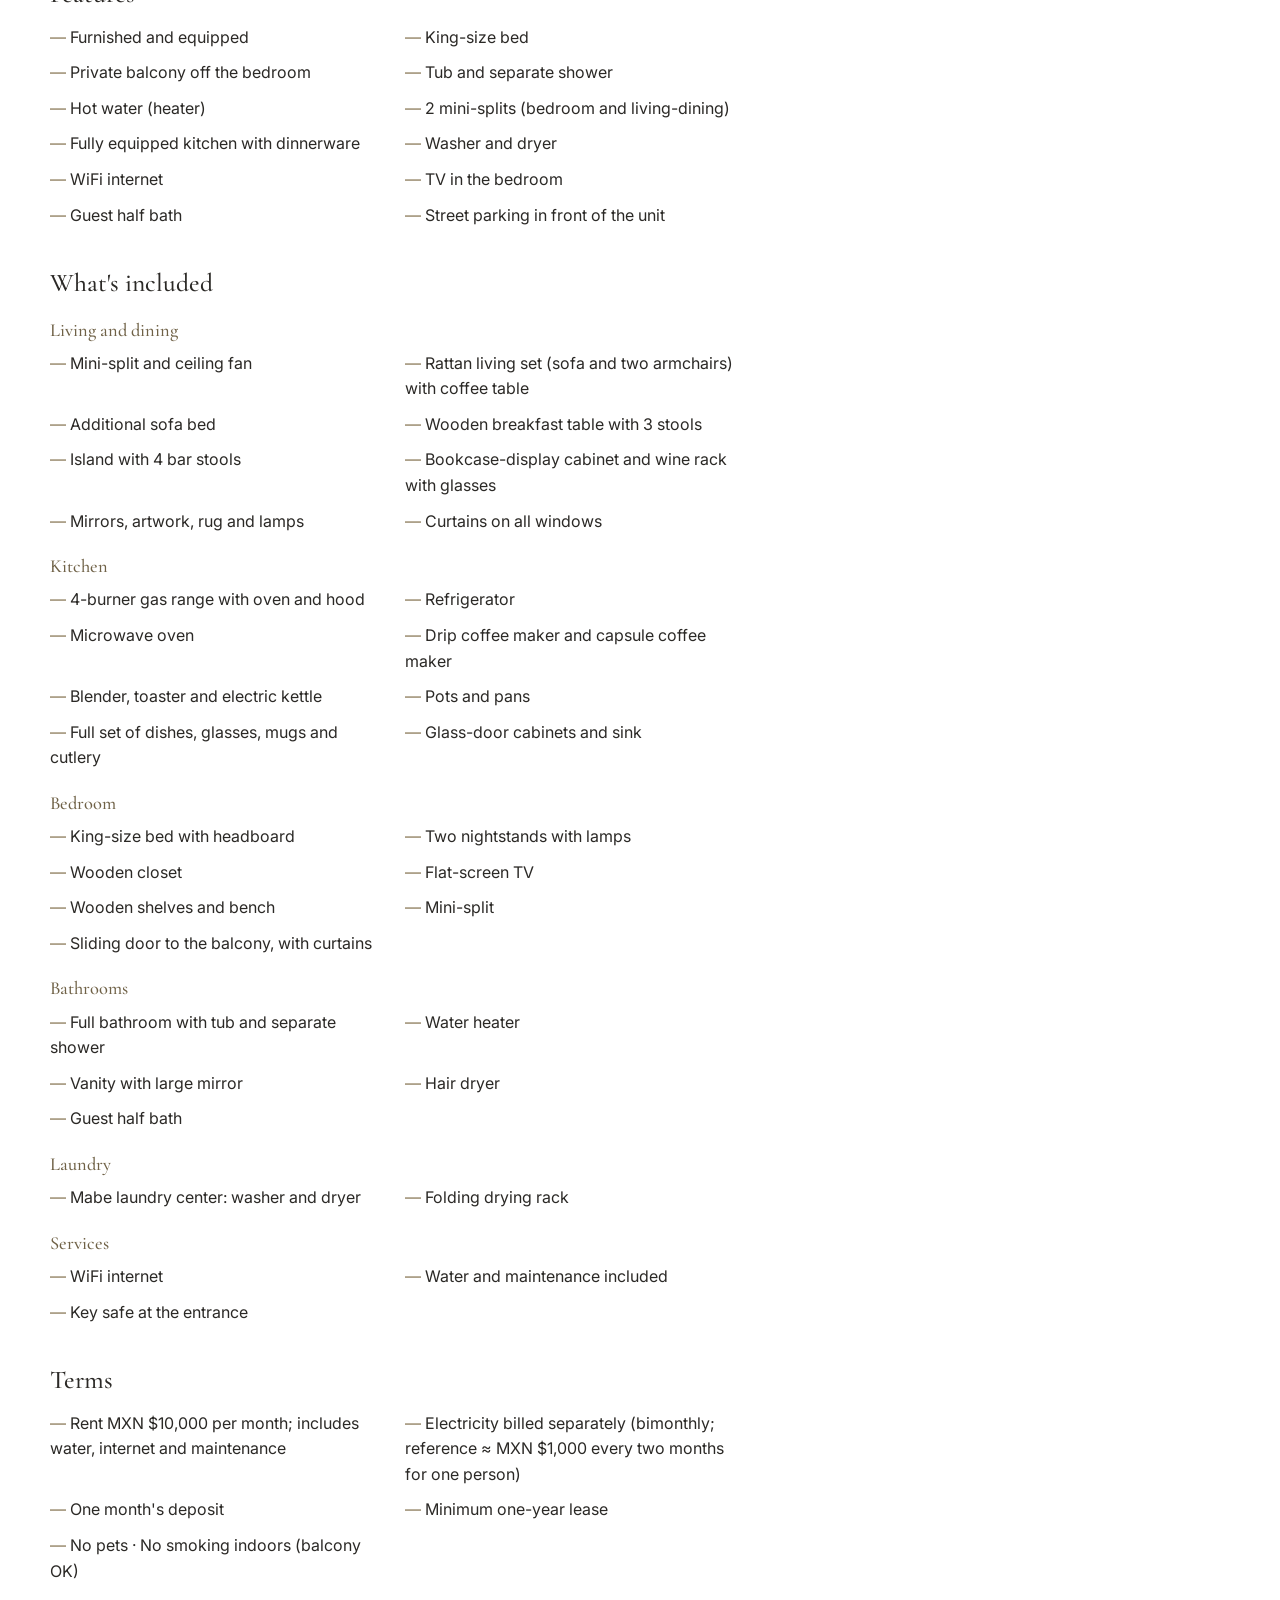
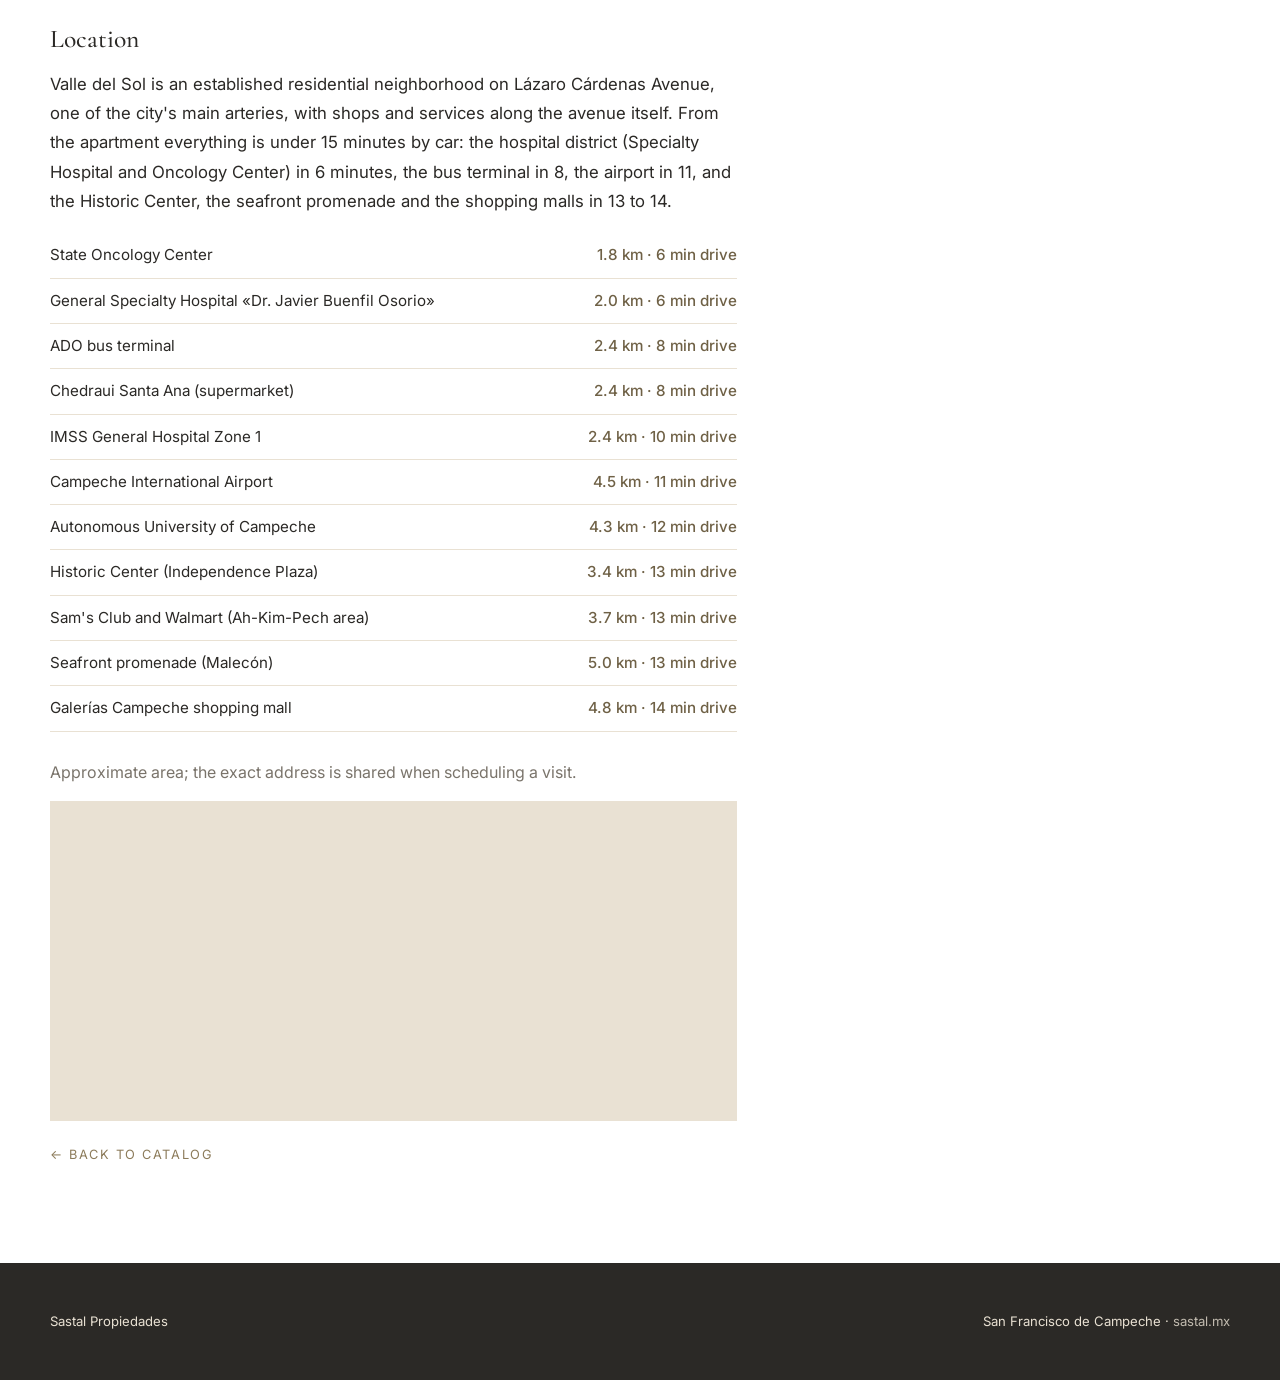
==== commit afe961a3: "Ficha: botón «Ver las N fotos» sobre la portada; Casa Lomas con interiores al frente (v=6) Co-Author" ====
--- a/propiedad.html
+++ b/propiedad.html
@@ -7,7 +7,7 @@
   <link rel="preconnect" href="https://fonts.googleapis.com">
   <link href="https://fonts.googleapis.com/css2?family=Cormorant+Garamond:ital,wght@0,400;0,500;1,400&family=Inter:wght@300;400;500&display=swap" rel="stylesheet">
   <link rel="stylesheet" href="https://cdnjs.cloudflare.com/ajax/libs/leaflet/1.9.4/leaflet.min.css">
-  <link rel="stylesheet" href="css/estilo.css?v=5">
+  <link rel="stylesheet" href="css/estilo.css?v=6">
 </head>
 <body>
 
@@ -87,6 +87,6 @@
 </div>
 
 <script src="https://cdnjs.cloudflare.com/ajax/libs/leaflet/1.9.4/leaflet.min.js"></script>
-<script src="js/app.js?v=5"></script>
+<script src="js/app.js?v=6"></script>
 </body>
 </html>
--- a/css/estilo.css
+++ b/css/estilo.css
@@ -134,9 +134,12 @@
 
 /* Ficha de propiedad */
 /* min-height/min-width 0: sin eso las fotos no se encogen al tamaño de la celda y se encimaban al título. */
-.ficha-portada { display: grid; grid-template-columns: 2fr 1fr; grid-template-rows: 1fr 1fr; gap: 6px; height: 68vh; min-height: 420px; max-height: 720px; background: var(--manta); overflow: hidden; }
+.ficha-portada { position: relative; display: grid; grid-template-columns: 2fr 1fr; grid-template-rows: 1fr 1fr; gap: 6px; height: 68vh; min-height: 420px; max-height: 720px; background: var(--manta); overflow: hidden; }
 .ficha-portada img { width: 100%; height: 100%; min-height: 0; min-width: 0; object-fit: cover; cursor: pointer; }
 .ficha-portada img:first-child { grid-row: 1 / 3; }
+/* Botón sobre la portada para abrir el visor con todas las fotos */
+.ficha-portada .ver-fotos { position: absolute; right: 16px; bottom: 16px; padding: 10px 16px; font: 500 .8rem/1 var(--sans); letter-spacing: .06em; text-transform: uppercase; color: var(--carbon); background: rgba(255,255,255,.92); border: 1px solid var(--manta); border-radius: 4px; cursor: pointer; }
+.ficha-portada .ver-fotos:hover { background: #fff; }
 .ficha { display: grid; grid-template-columns: 1.6fr 1fr; gap: 64px; padding: 56px 0 96px; }
 .ficha header h1 { font-size: clamp(2rem, 4vw, 3rem); margin: 10px 0 14px; }
 .ficha .lugar { color: var(--piedra); }
